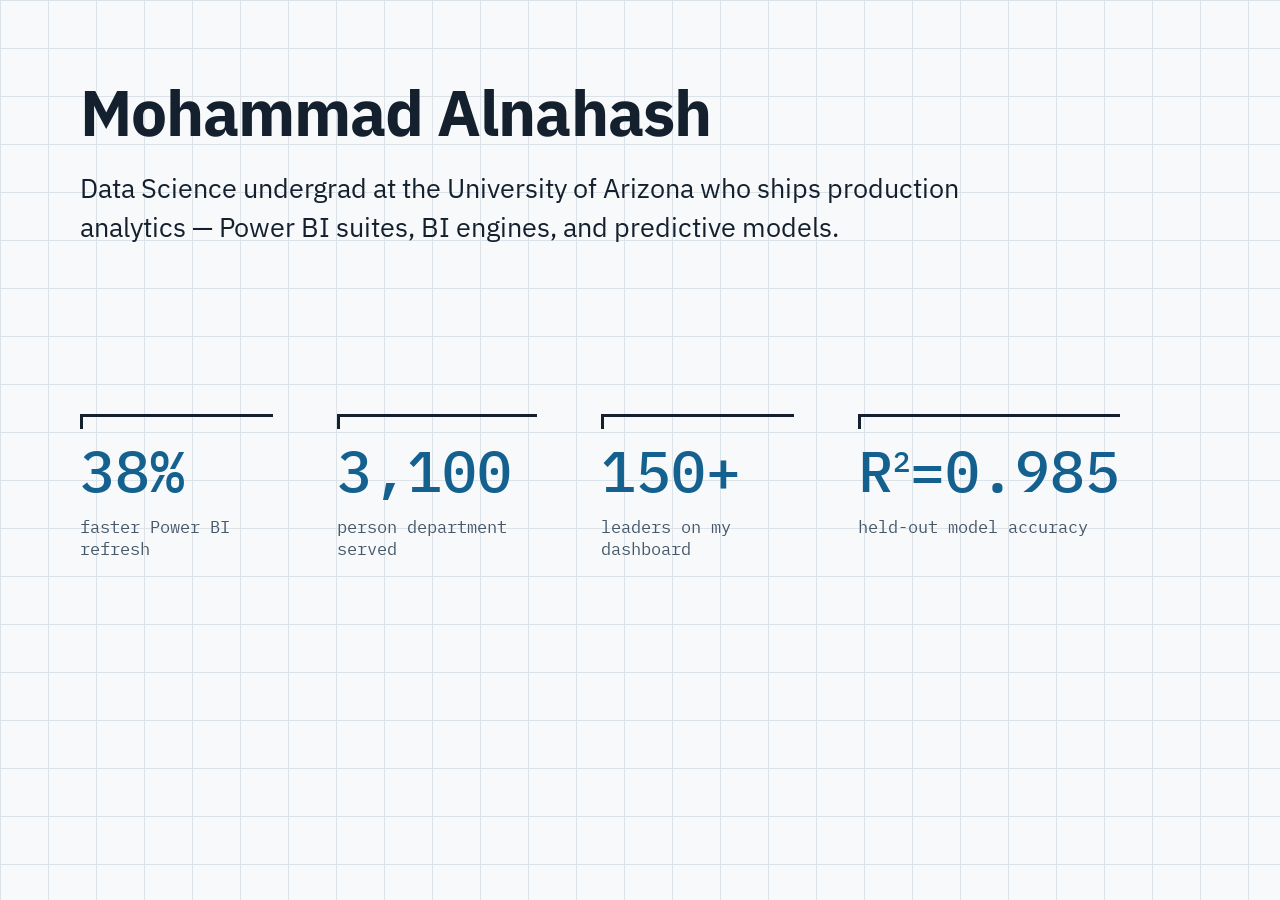
==== og-source.html @ f23c86c2 "Portfolio site: hero stats, experience, projects, skills, contact Static HTML/CSS, no build step. Se" ====
<!DOCTYPE html>
<html lang="en">
<head>
<meta charset="UTF-8">
<link rel="preconnect" href="https://fonts.googleapis.com">
<link rel="preconnect" href="https://fonts.gstatic.com" crossorigin>
<link href="https://fonts.googleapis.com/css2?family=IBM+Plex+Mono:wght@400;500&family=IBM+Plex+Sans:wght@400;600;700&display=swap" rel="stylesheet">
<style>
  * { box-sizing: border-box; margin: 0; }
  body {
    width: 1200px; height: 630px;
    background: #F7F9FA;
    background-image:
      linear-gradient(#DCE3E8 1px, transparent 1px),
      linear-gradient(90deg, #DCE3E8 1px, transparent 1px);
    background-size: 48px 48px;
    color: #14202E;
    font-family: "IBM Plex Sans", sans-serif;
    padding: 70px 80px;
    display: flex; flex-direction: column; justify-content: space-between;
  }
  h1 { font-size: 64px; font-weight: 700; letter-spacing: -0.015em; }
  .pos { font-size: 27px; max-width: 900px; line-height: 1.45; margin-top: 14px; }
  .stats { display: flex; gap: 64px; }
  .stat { border-top: 3px solid #14202E; padding-top: 16px; position: relative; }
  .stat::before { content:""; position:absolute; top:0; left:0; width:3px; height:12px; background:#14202E; }
  .n { font-family: "IBM Plex Mono", monospace; font-weight: 500; font-size: 58px; color: #14618F; }
  .n sup { font-size: 0.5em; }
  .c { font-family: "IBM Plex Mono", monospace; font-size: 17px; color: #46586A; margin-top: 8px; }
</style>
</head>
<body>
  <div>
    <h1>Mohammad Alnahash</h1>
    <p class="pos">Data Science undergrad at the University of Arizona who ships production analytics — Power&nbsp;BI suites, BI&nbsp;engines, and predictive models.</p>
  </div>
  <div class="stats">
    <div class="stat"><div class="n">38%</div><div class="c">faster Power BI refresh</div></div>
    <div class="stat"><div class="n">3,100</div><div class="c">person department served</div></div>
    <div class="stat"><div class="n">150+</div><div class="c">leaders on my dashboard</div></div>
    <div class="stat"><div class="n">R<sup>2</sup>=0.985</div><div class="c">held-out model accuracy</div></div>
  </div>
</body>
</html>
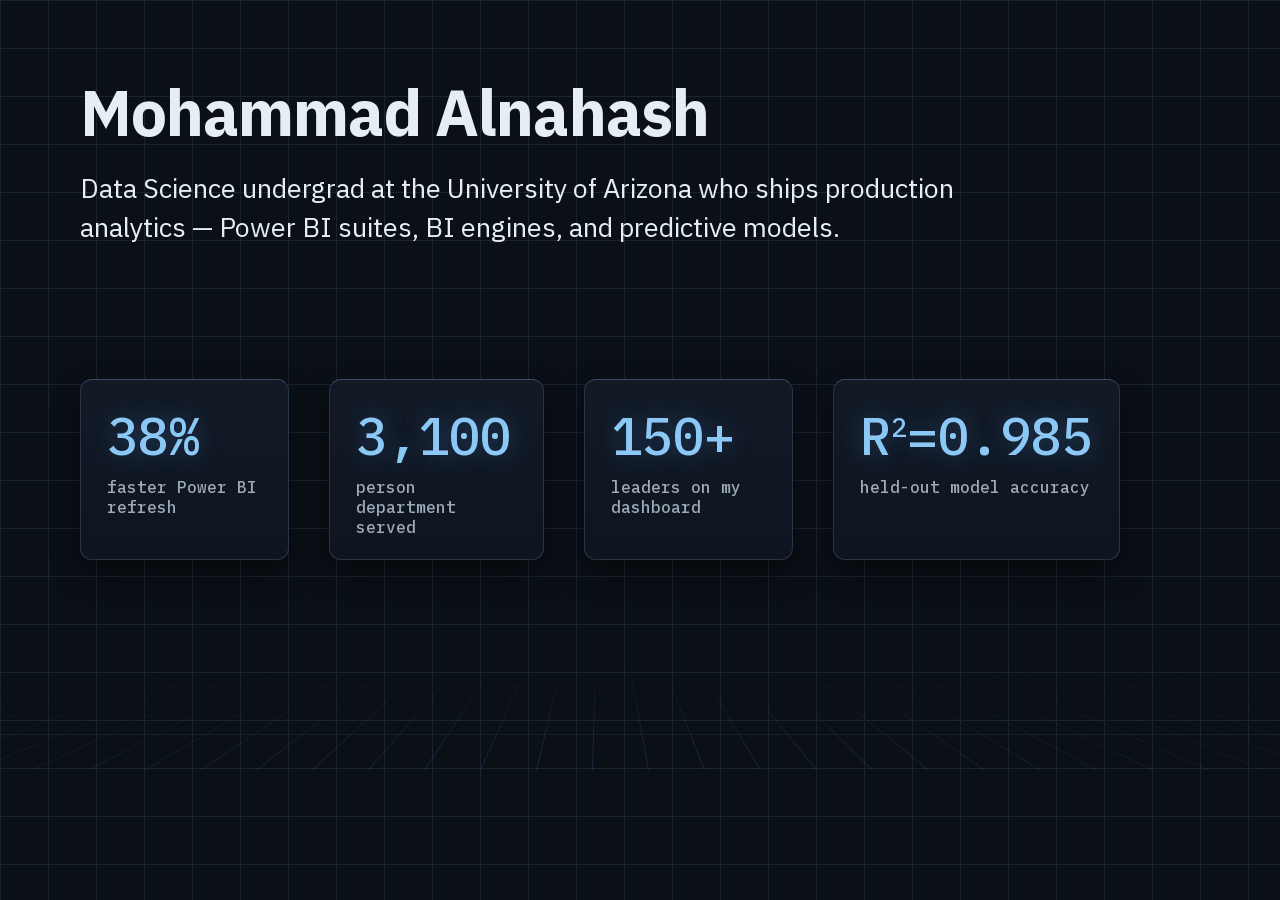
==== commit d784e7b2: "Dark redesign: control-room theme, 3D depth, Aramco project cards Perspective grid hero, panel depth" ====
--- a/og-source.html
+++ b/og-source.html
@@ -2,31 +2,46 @@
 <html lang="en">
 <head>
 <meta charset="UTF-8">
-<link rel="preconnect" href="https://fonts.googleapis.com">
-<link rel="preconnect" href="https://fonts.gstatic.com" crossorigin>
-<link href="https://fonts.googleapis.com/css2?family=IBM+Plex+Mono:wght@400;500&family=IBM+Plex+Sans:wght@400;600;700&display=swap" rel="stylesheet">
 <style>
+  @font-face { font-family: "IBM Plex Sans"; src: url("assets/fonts/IBMPlexSans-var.woff2") format("woff2"); font-weight: 100 700; }
+  @font-face { font-family: "IBM Plex Mono"; src: url("assets/fonts/IBMPlexMono-500.woff2") format("woff2"); font-weight: 500; }
   * { box-sizing: border-box; margin: 0; }
   body {
     width: 1200px; height: 630px;
-    background: #F7F9FA;
+    background: #0B1017;
     background-image:
-      linear-gradient(#DCE3E8 1px, transparent 1px),
-      linear-gradient(90deg, #DCE3E8 1px, transparent 1px);
+      linear-gradient(#1A2430 1px, transparent 1px),
+      linear-gradient(90deg, #1A2430 1px, transparent 1px);
     background-size: 48px 48px;
-    color: #14202E;
+    color: #E6EDF3;
     font-family: "IBM Plex Sans", sans-serif;
     padding: 70px 80px;
     display: flex; flex-direction: column; justify-content: space-between;
+    position: relative; overflow: hidden;
   }
-  h1 { font-size: 64px; font-weight: 700; letter-spacing: -0.015em; }
-  .pos { font-size: 27px; max-width: 900px; line-height: 1.45; margin-top: 14px; }
-  .stats { display: flex; gap: 64px; }
-  .stat { border-top: 3px solid #14202E; padding-top: 16px; position: relative; }
-  .stat::before { content:""; position:absolute; top:0; left:0; width:3px; height:12px; background:#14202E; }
-  .n { font-family: "IBM Plex Mono", monospace; font-weight: 500; font-size: 58px; color: #14618F; }
+  body::before {
+    content: ""; position: absolute; left: -30%; right: -30%; bottom: -140px; height: 480px;
+    background-image:
+      linear-gradient(rgba(88,166,255,0.18) 1px, transparent 1px),
+      linear-gradient(90deg, rgba(88,166,255,0.18) 1px, transparent 1px);
+    background-size: 56px 56px;
+    transform: perspective(500px) rotateX(62deg);
+    transform-origin: 50% 100%;
+    -webkit-mask-image: linear-gradient(to top, rgba(0,0,0,0.9), transparent 78%);
+  }
+  h1 { font-size: 64px; font-weight: 700; letter-spacing: -0.015em; position: relative; }
+  .pos { font-size: 27px; max-width: 900px; line-height: 1.45; margin-top: 14px; position: relative; }
+  .stats { display: flex; gap: 40px; position: relative; }
+  .stat {
+    background: linear-gradient(180deg, #121A26, #0E1520);
+    border: 1px solid #26364A; border-top-color: #3A4E68;
+    border-radius: 12px; padding: 22px 26px;
+    box-shadow: 0 14px 30px rgba(0,0,0,0.45);
+  }
+  .n { font-family: "IBM Plex Mono", monospace; font-weight: 500; font-size: 52px; color: #8CC8F5;
+       text-shadow: 0 0 24px rgba(88,166,255,0.3); }
   .n sup { font-size: 0.5em; }
-  .c { font-family: "IBM Plex Mono", monospace; font-size: 17px; color: #46586A; margin-top: 8px; }
+  .c { font-family: "IBM Plex Mono", monospace; font-size: 16px; color: #9DAAB8; margin-top: 8px; }
 </style>
 </head>
 <body>
